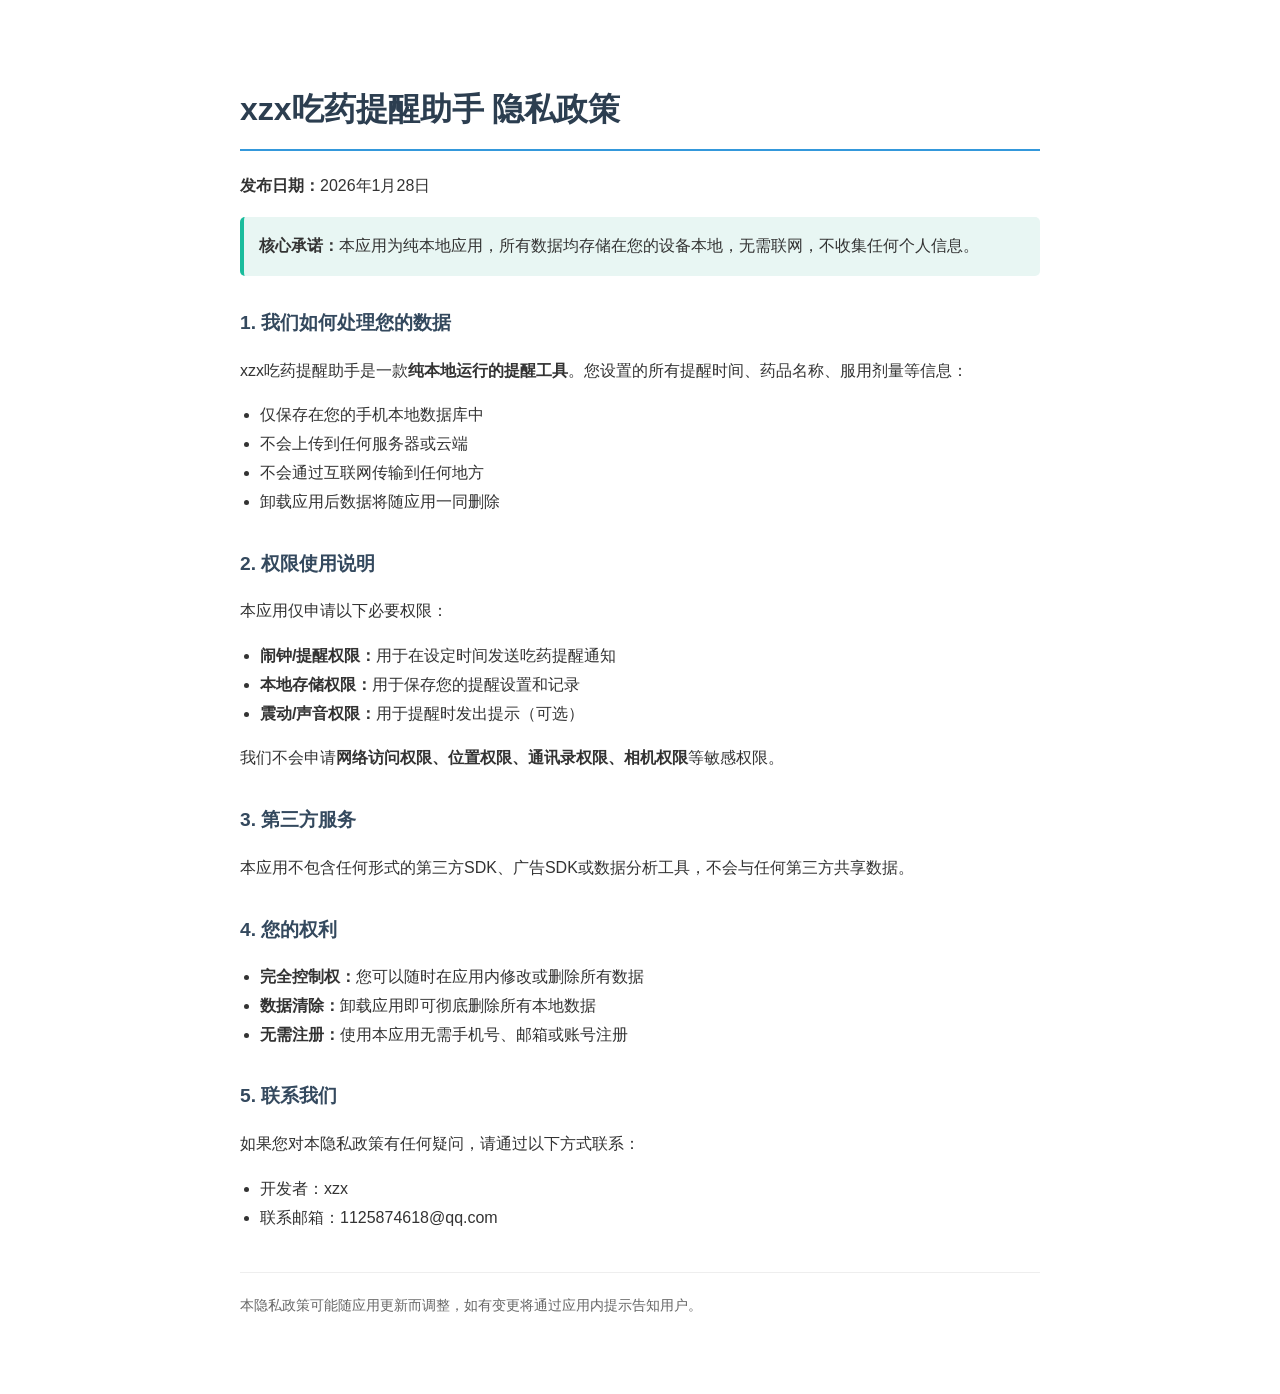
==== privacy.html @ 9bf51787 "Create privacy.html" ====
<!DOCTYPE html>
<html lang="zh-CN">
<head>
    <meta charset="UTF-8">
    <meta name="viewport" content="width=device-width, initial-scale=1.0">
    <title>xzx吃药提醒助手 - 隐私政策</title>
    <style>
        body { 
            max-width: 800px; 
            margin: 40px auto; 
            padding: 20px; 
            line-height: 1.8; 
            font-family: -apple-system, BlinkMacSystemFont, "Segoe UI", Roboto, sans-serif;
            color: #333;
        }
        h1 { color: #2c3e50; border-bottom: 2px solid #3498db; padding-bottom: 10px; }
        h2 { color: #34495e; margin-top: 30px; font-size: 1.2em; }
        .highlight { background: #e8f6f3; padding: 15px; border-radius: 5px; border-left: 4px solid #1abc9c; }
        ul { padding-left: 20px; }
    </style>
</head>
<body>
    <h1>xzx吃药提醒助手 隐私政策</h1>
    <p><strong>发布日期：</strong>2026年1月28日</p>
    
    <div class="highlight">
        <strong>核心承诺：</strong>本应用为纯本地应用，所有数据均存储在您的设备本地，无需联网，不收集任何个人信息。
    </div>

    <h2>1. 我们如何处理您的数据</h2>
    <p>xzx吃药提醒助手是一款<strong>纯本地运行的提醒工具</strong>。您设置的所有提醒时间、药品名称、服用剂量等信息：</p>
    <ul>
        <li>仅保存在您的手机本地数据库中</li>
        <li>不会上传到任何服务器或云端</li>
        <li>不会通过互联网传输到任何地方</li>
        <li>卸载应用后数据将随应用一同删除</li>
    </ul>

    <h2>2. 权限使用说明</h2>
    <p>本应用仅申请以下必要权限：</p>
    <ul>
        <li><strong>闹钟/提醒权限：</strong>用于在设定时间发送吃药提醒通知</li>
        <li><strong>本地存储权限：</strong>用于保存您的提醒设置和记录</li>
        <li><strong>震动/声音权限：</strong>用于提醒时发出提示（可选）</li>
    </ul>
    <p>我们不会申请<strong>网络访问权限、位置权限、通讯录权限、相机权限</strong>等敏感权限。</p>

    <h2>3. 第三方服务</h2>
    <p>本应用不包含任何形式的第三方SDK、广告SDK或数据分析工具，不会与任何第三方共享数据。</p>

    <h2>4. 您的权利</h2>
    <ul>
        <li><strong>完全控制权：</strong>您可以随时在应用内修改或删除所有数据</li>
        <li><strong>数据清除：</strong>卸载应用即可彻底删除所有本地数据</li>
        <li><strong>无需注册：</strong>使用本应用无需手机号、邮箱或账号注册</li>
    </ul>

    <h2>5. 联系我们</h2>
    <p>如果您对本隐私政策有任何疑问，请通过以下方式联系：</p>
    <ul>
        <li>开发者：xzx</li>
        <li>联系邮箱：1125874618@qq.com</li>
    </ul>
    
    <p style="margin-top: 40px; padding-top: 20px; border-top: 1px solid #eee; color: #666; font-size: 0.9em;">
        本隐私政策可能随应用更新而调整，如有变更将通过应用内提示告知用户。
    </p>
</body>
</html>
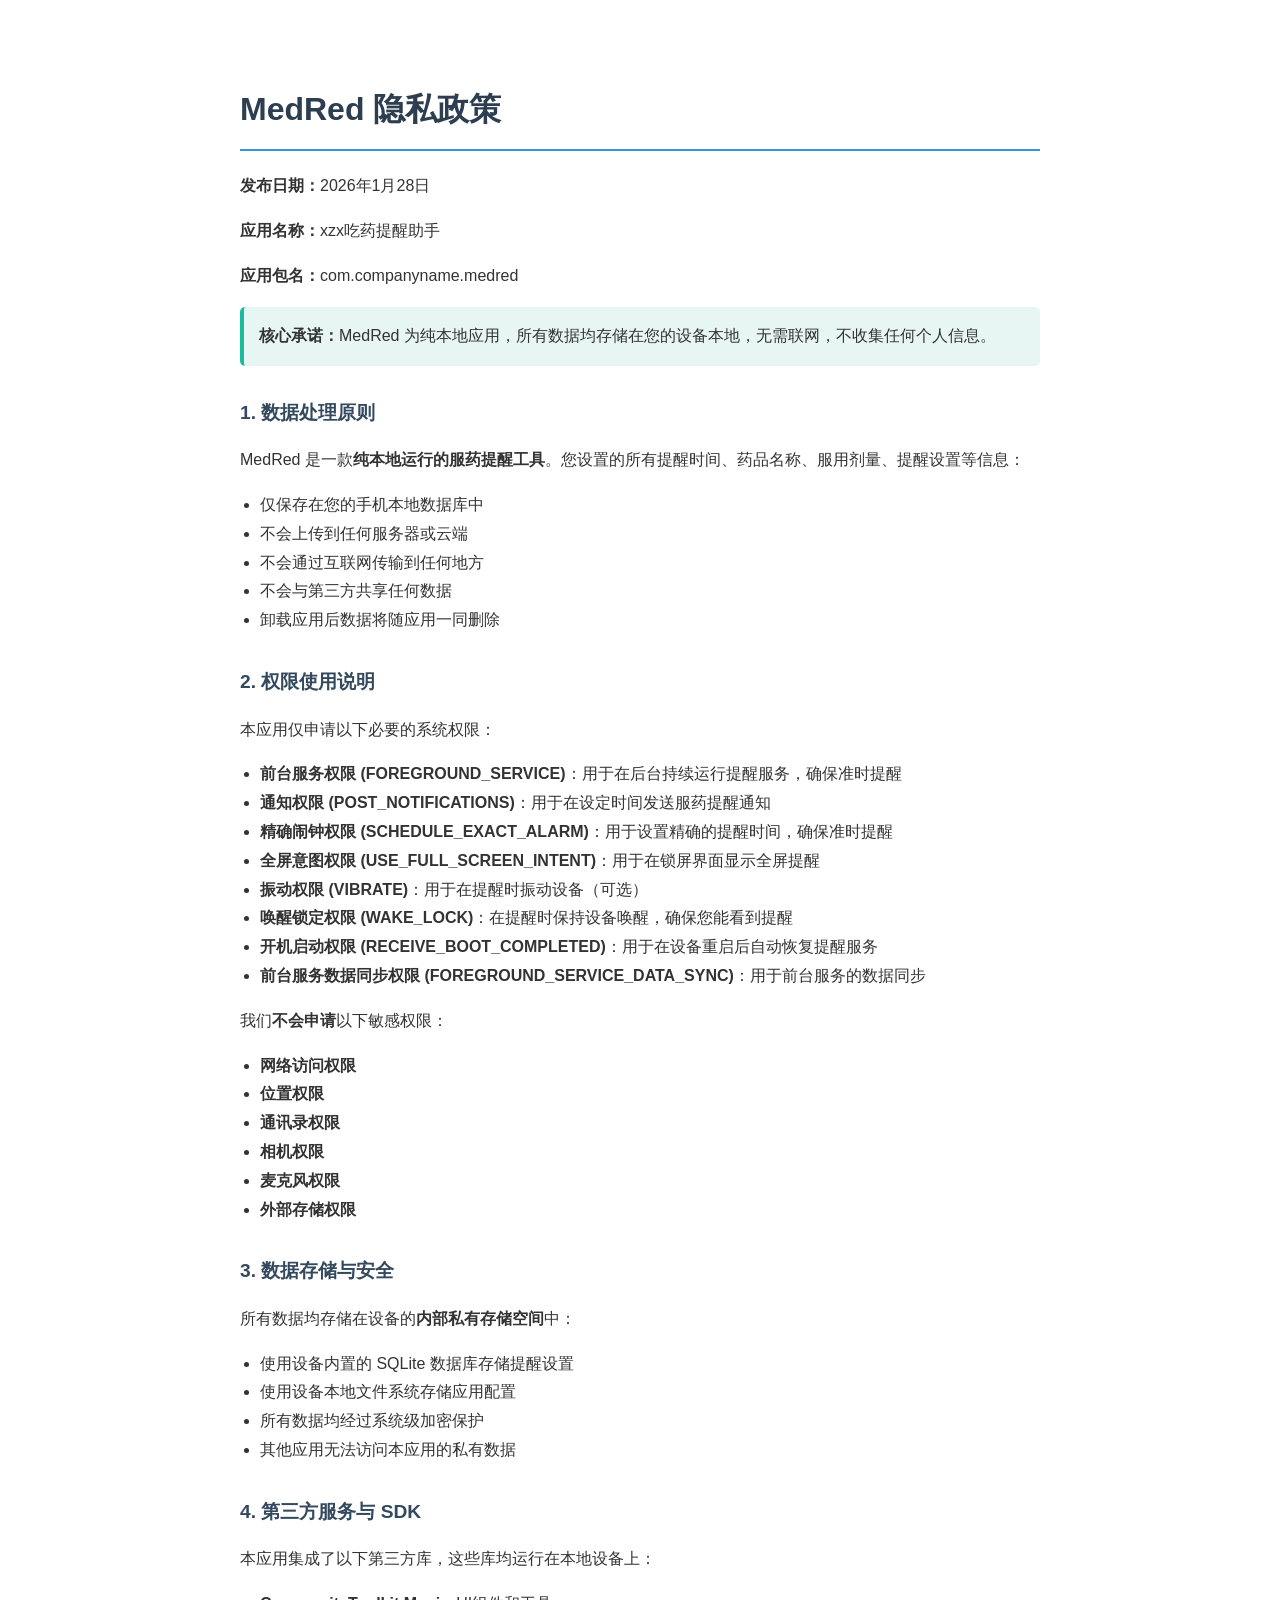
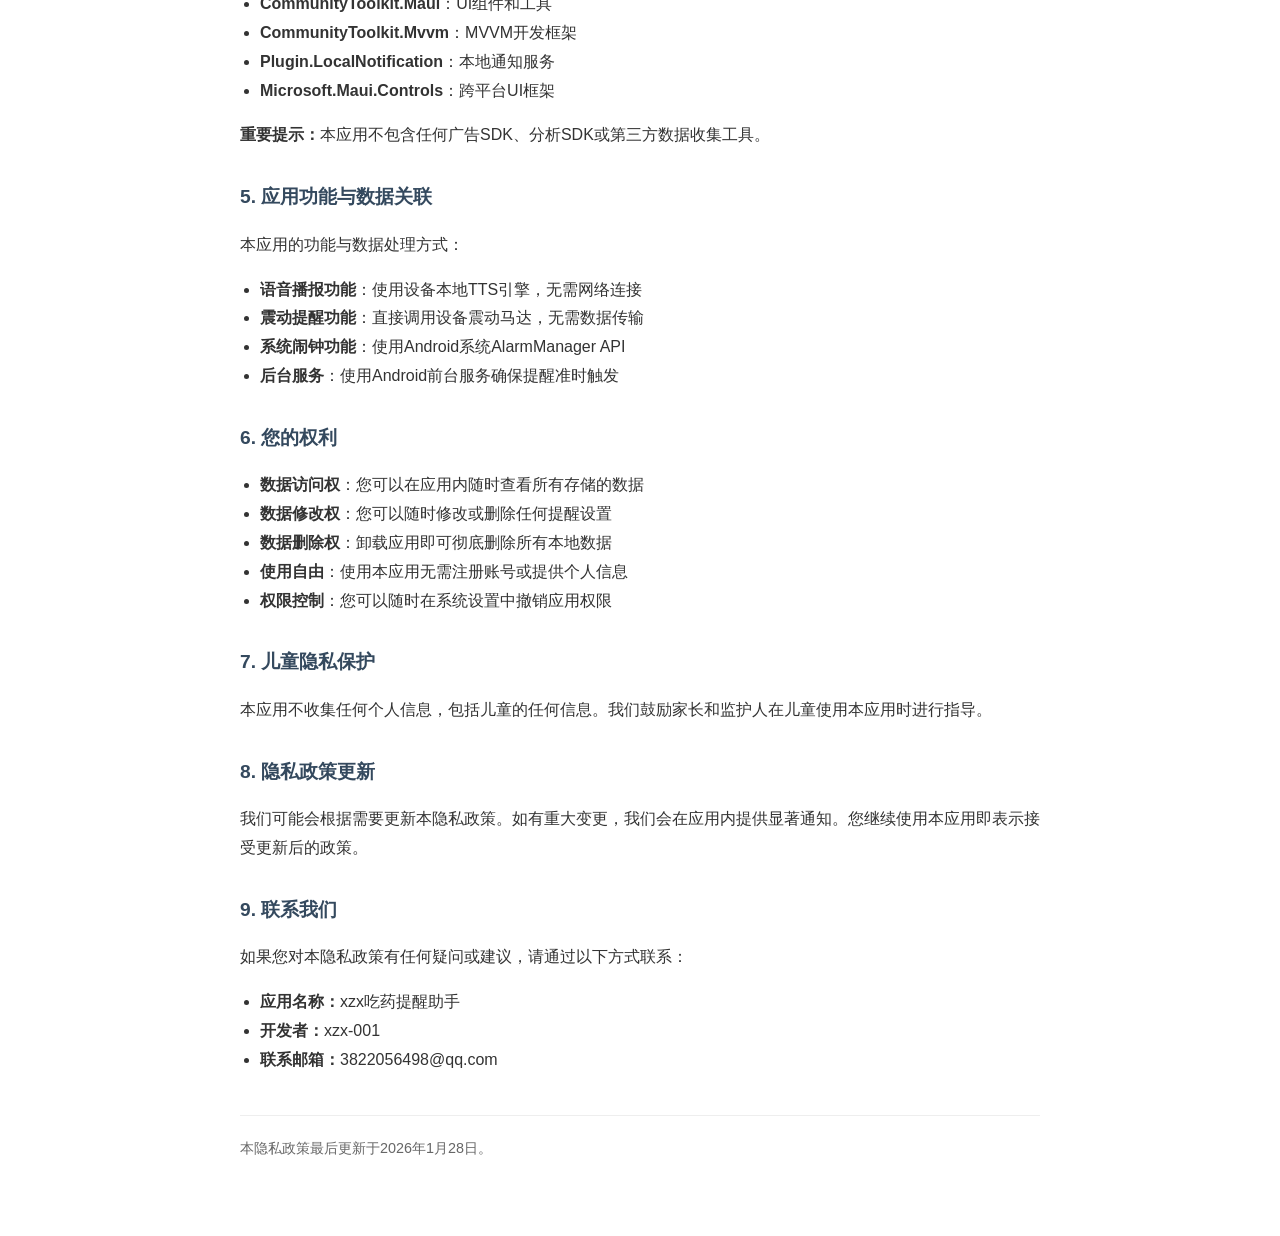
==== commit 066dd0ef: "修复" ====
--- a/privacy.html
+++ b/privacy.html
@@ -3,67 +3,136 @@
 <head>
     <meta charset="UTF-8">
     <meta name="viewport" content="width=device-width, initial-scale=1.0">
-    <title>xzx吃药提醒助手 - 隐私政策</title>
+    <title>MedRed 隐私政策</title>
     <style>
-        body { 
-            max-width: 800px; 
-            margin: 40px auto; 
-            padding: 20px; 
-            line-height: 1.8; 
+        body {
+            max-width: 800px;
+            margin: 40px auto;
+            padding: 20px;
+            line-height: 1.8;
             font-family: -apple-system, BlinkMacSystemFont, "Segoe UI", Roboto, sans-serif;
             color: #333;
         }
-        h1 { color: #2c3e50; border-bottom: 2px solid #3498db; padding-bottom: 10px; }
-        h2 { color: #34495e; margin-top: 30px; font-size: 1.2em; }
-        .highlight { background: #e8f6f3; padding: 15px; border-radius: 5px; border-left: 4px solid #1abc9c; }
-        ul { padding-left: 20px; }
+
+        h1 {
+            color: #2c3e50;
+            border-bottom: 2px solid #3498db;
+            padding-bottom: 10px;
+        }
+
+        h2 {
+            color: #34495e;
+            margin-top: 30px;
+            font-size: 1.2em;
+        }
+
+        .highlight {
+            background: #e8f6f3;
+            padding: 15px;
+            border-radius: 5px;
+            border-left: 4px solid #1abc9c;
+        }
+
+        ul {
+            padding-left: 20px;
+        }
     </style>
 </head>
 <body>
-    <h1>xzx吃药提醒助手 隐私政策</h1>
+    <h1>MedRed 隐私政策</h1>
     <p><strong>发布日期：</strong>2026年1月28日</p>
-    
+    <p><strong>应用名称：</strong>xzx吃药提醒助手</p>
+    <p><strong>应用包名：</strong>com.companyname.medred</p>
+
     <div class="highlight">
-        <strong>核心承诺：</strong>本应用为纯本地应用，所有数据均存储在您的设备本地，无需联网，不收集任何个人信息。
+        <strong>核心承诺：</strong>MedRed 为纯本地应用，所有数据均存储在您的设备本地，无需联网，不收集任何个人信息。
     </div>
 
-    <h2>1. 我们如何处理您的数据</h2>
-    <p>xzx吃药提醒助手是一款<strong>纯本地运行的提醒工具</strong>。您设置的所有提醒时间、药品名称、服用剂量等信息：</p>
+    <h2>1. 数据处理原则</h2>
+    <p>MedRed 是一款<strong>纯本地运行的服药提醒工具</strong>。您设置的所有提醒时间、药品名称、服用剂量、提醒设置等信息：</p>
     <ul>
         <li>仅保存在您的手机本地数据库中</li>
         <li>不会上传到任何服务器或云端</li>
         <li>不会通过互联网传输到任何地方</li>
+        <li>不会与第三方共享任何数据</li>
         <li>卸载应用后数据将随应用一同删除</li>
     </ul>
 
     <h2>2. 权限使用说明</h2>
-    <p>本应用仅申请以下必要权限：</p>
+    <p>本应用仅申请以下必要的系统权限：</p>
     <ul>
-        <li><strong>闹钟/提醒权限：</strong>用于在设定时间发送吃药提醒通知</li>
-        <li><strong>本地存储权限：</strong>用于保存您的提醒设置和记录</li>
-        <li><strong>震动/声音权限：</strong>用于提醒时发出提示（可选）</li>
+        <li><strong>前台服务权限 (FOREGROUND_SERVICE)</strong>：用于在后台持续运行提醒服务，确保准时提醒</li>
+        <li><strong>通知权限 (POST_NOTIFICATIONS)</strong>：用于在设定时间发送服药提醒通知</li>
+        <li><strong>精确闹钟权限 (SCHEDULE_EXACT_ALARM)</strong>：用于设置精确的提醒时间，确保准时提醒</li>
+        <li><strong>全屏意图权限 (USE_FULL_SCREEN_INTENT)</strong>：用于在锁屏界面显示全屏提醒</li>
+        <li><strong>振动权限 (VIBRATE)</strong>：用于在提醒时振动设备（可选）</li>
+        <li><strong>唤醒锁定权限 (WAKE_LOCK)</strong>：在提醒时保持设备唤醒，确保您能看到提醒</li>
+        <li><strong>开机启动权限 (RECEIVE_BOOT_COMPLETED)</strong>：用于在设备重启后自动恢复提醒服务</li>
+        <li><strong>前台服务数据同步权限 (FOREGROUND_SERVICE_DATA_SYNC)</strong>：用于前台服务的数据同步</li>
     </ul>
-    <p>我们不会申请<strong>网络访问权限、位置权限、通讯录权限、相机权限</strong>等敏感权限。</p>
-
-    <h2>3. 第三方服务</h2>
-    <p>本应用不包含任何形式的第三方SDK、广告SDK或数据分析工具，不会与任何第三方共享数据。</p>
-
-    <h2>4. 您的权利</h2>
+    <p>我们<strong>不会申请</strong>以下敏感权限：</p>
     <ul>
-        <li><strong>完全控制权：</strong>您可以随时在应用内修改或删除所有数据</li>
-        <li><strong>数据清除：</strong>卸载应用即可彻底删除所有本地数据</li>
-        <li><strong>无需注册：</strong>使用本应用无需手机号、邮箱或账号注册</li>
+        <li><strong>网络访问权限</strong></li>
+        <li><strong>位置权限</strong></li>
+        <li><strong>通讯录权限</strong></li>
+        <li><strong>相机权限</strong></li>
+        <li><strong>麦克风权限</strong></li>
+        <li><strong>外部存储权限</strong></li>
     </ul>
 
-    <h2>5. 联系我们</h2>
-    <p>如果您对本隐私政策有任何疑问，请通过以下方式联系：</p>
+    <h2>3. 数据存储与安全</h2>
+    <p>所有数据均存储在设备的<strong>内部私有存储空间</strong>中：</p>
     <ul>
-        <li>开发者：xzx</li>
-        <li>联系邮箱：1125874618@qq.com</li>
+        <li>使用设备内置的 SQLite 数据库存储提醒设置</li>
+        <li>使用设备本地文件系统存储应用配置</li>
+        <li>所有数据均经过系统级加密保护</li>
+        <li>其他应用无法访问本应用的私有数据</li>
     </ul>
-    
+
+    <h2>4. 第三方服务与 SDK</h2>
+    <p>本应用集成了以下第三方库，这些库均运行在本地设备上：</p>
+    <ul>
+        <li><strong>CommunityToolkit.Maui</strong>：UI组件和工具</li>
+        <li><strong>CommunityToolkit.Mvvm</strong>：MVVM开发框架</li>
+        <li><strong>Plugin.LocalNotification</strong>：本地通知服务</li>
+        <li><strong>Microsoft.Maui.Controls</strong>：跨平台UI框架</li>
+    </ul>
+    <p><strong>重要提示：</strong>本应用不包含任何广告SDK、分析SDK或第三方数据收集工具。</p>
+
+    <h2>5. 应用功能与数据关联</h2>
+    <p>本应用的功能与数据处理方式：</p>
+    <ul>
+        <li><strong>语音播报功能</strong>：使用设备本地TTS引擎，无需网络连接</li>
+        <li><strong>震动提醒功能</strong>：直接调用设备震动马达，无需数据传输</li>
+        <li><strong>系统闹钟功能</strong>：使用Android系统AlarmManager API</li>
+        <li><strong>后台服务</strong>：使用Android前台服务确保提醒准时触发</li>
+    </ul>
+
+    <h2>6. 您的权利</h2>
+    <ul>
+        <li><strong>数据访问权</strong>：您可以在应用内随时查看所有存储的数据</li>
+        <li><strong>数据修改权</strong>：您可以随时修改或删除任何提醒设置</li>
+        <li><strong>数据删除权</strong>：卸载应用即可彻底删除所有本地数据</li>
+        <li><strong>使用自由</strong>：使用本应用无需注册账号或提供个人信息</li>
+        <li><strong>权限控制</strong>：您可以随时在系统设置中撤销应用权限</li>
+    </ul>
+
+    <h2>7. 儿童隐私保护</h2>
+    <p>本应用不收集任何个人信息，包括儿童的任何信息。我们鼓励家长和监护人在儿童使用本应用时进行指导。</p>
+
+    <h2>8. 隐私政策更新</h2>
+    <p>我们可能会根据需要更新本隐私政策。如有重大变更，我们会在应用内提供显著通知。您继续使用本应用即表示接受更新后的政策。</p>
+
+    <h2>9. 联系我们</h2>
+    <p>如果您对本隐私政策有任何疑问或建议，请通过以下方式联系：</p>
+    <ul>
+        <li><strong>应用名称：</strong>xzx吃药提醒助手</li>
+        <li><strong>开发者：</strong>xzx-001</li>
+        <li><strong>联系邮箱：</strong>3822056498@qq.com</li>
+    </ul>
+
     <p style="margin-top: 40px; padding-top: 20px; border-top: 1px solid #eee; color: #666; font-size: 0.9em;">
-        本隐私政策可能随应用更新而调整，如有变更将通过应用内提示告知用户。
+        本隐私政策最后更新于2026年1月28日。
     </p>
 </body>
-</html>
+</html>
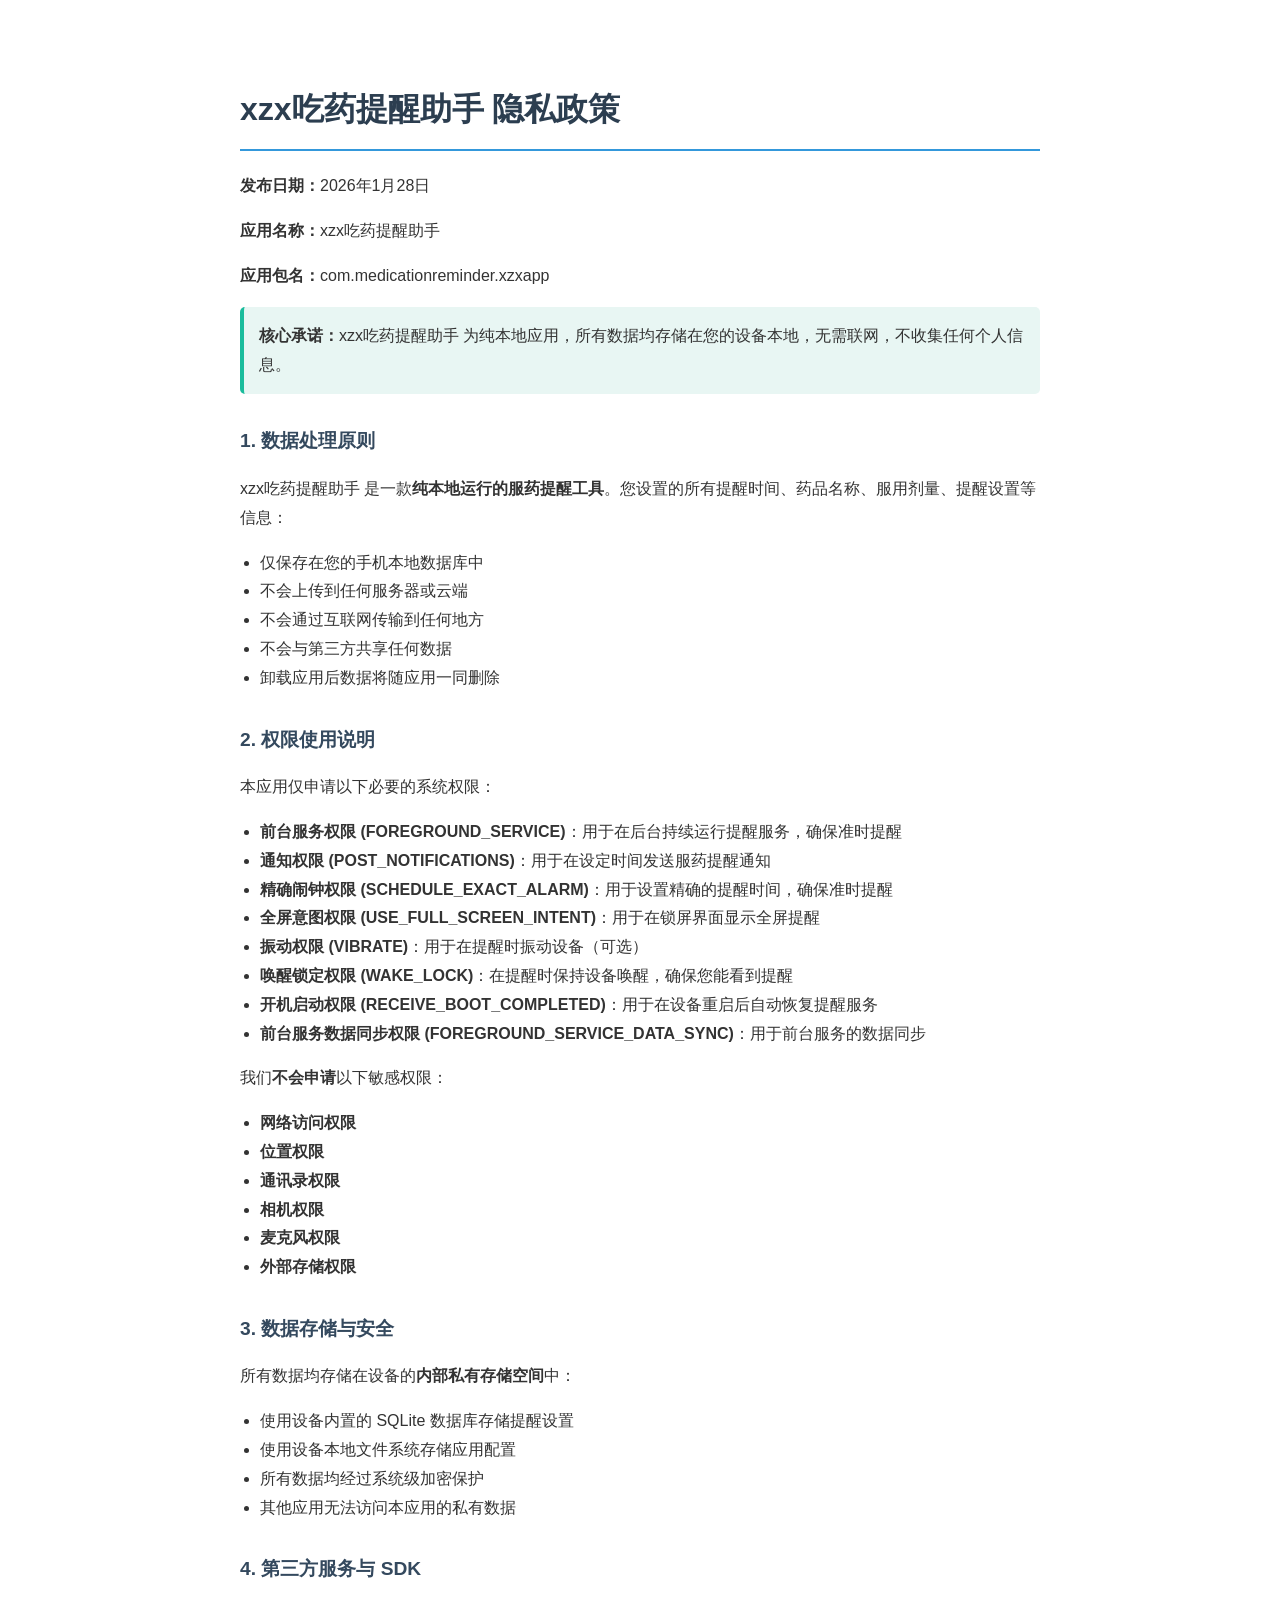
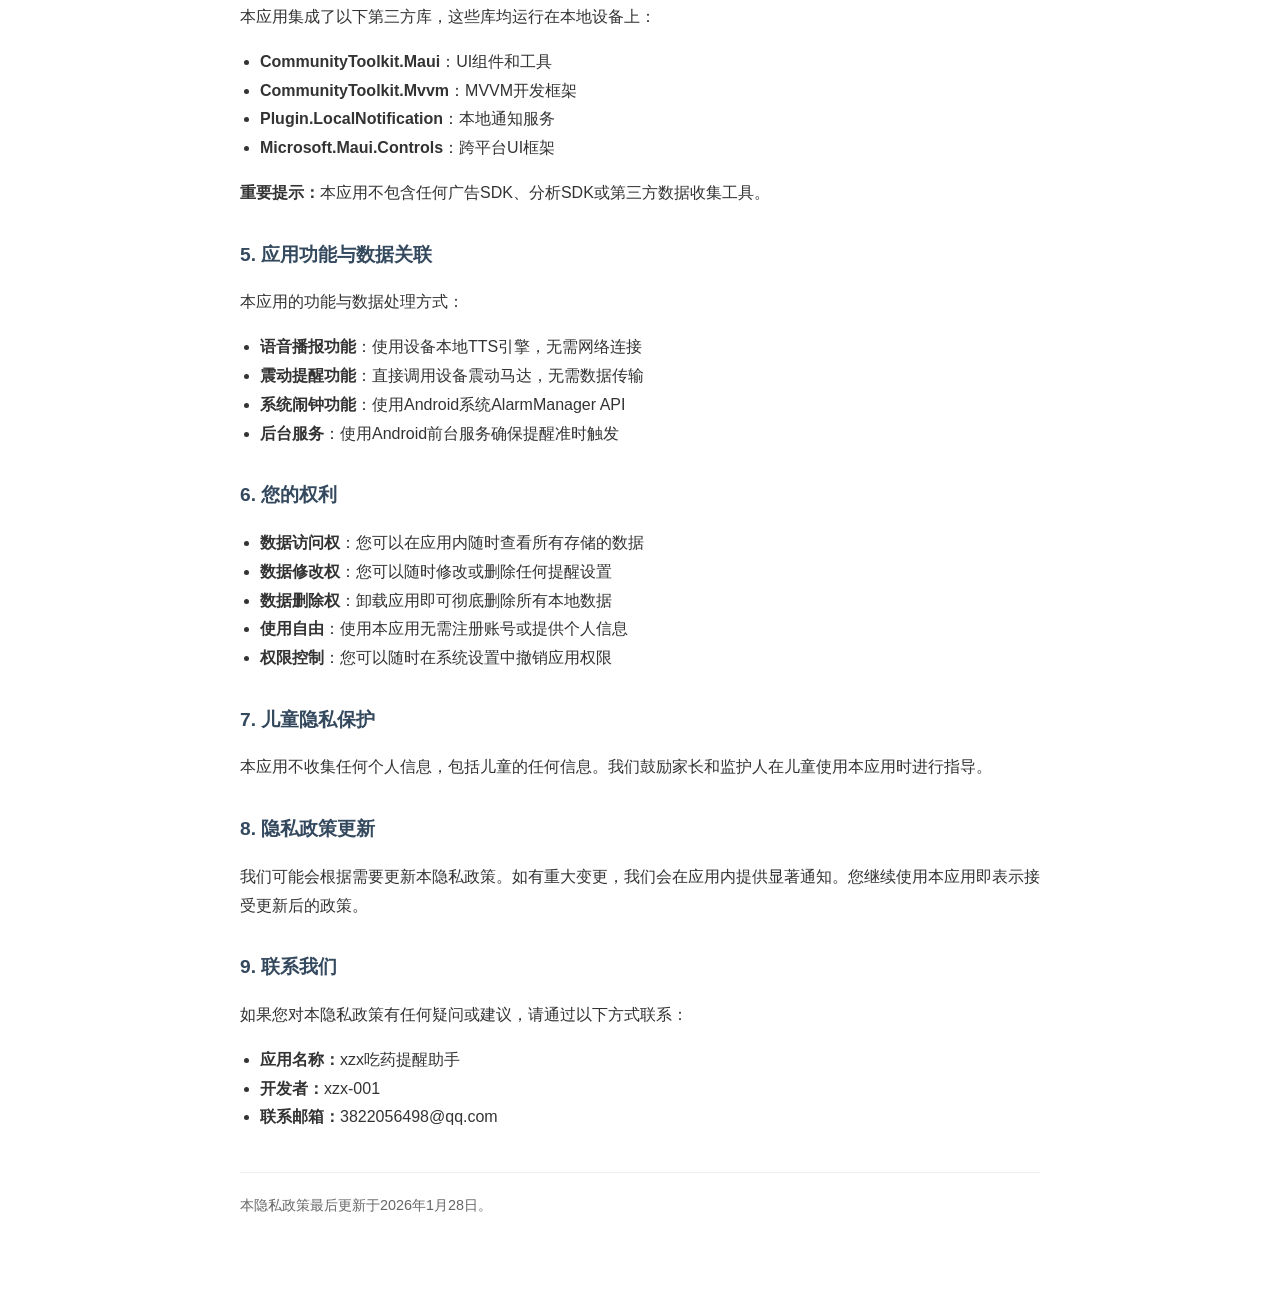
==== commit 80f03649: "修复并增加一些有趣的东西" ====
--- a/privacy.html
+++ b/privacy.html
@@ -3,7 +3,7 @@
 <head>
     <meta charset="UTF-8">
     <meta name="viewport" content="width=device-width, initial-scale=1.0">
-    <title>MedRed 隐私政策</title>
+    <title>xzx吃药提醒助手  隐私政策</title>
     <style>
         body {
             max-width: 800px;
@@ -39,17 +39,17 @@
     </style>
 </head>
 <body>
-    <h1>MedRed 隐私政策</h1>
+    <h1>xzx吃药提醒助手 隐私政策</h1>
     <p><strong>发布日期：</strong>2026年1月28日</p>
     <p><strong>应用名称：</strong>xzx吃药提醒助手</p>
-    <p><strong>应用包名：</strong>com.companyname.medred</p>
+    <p><strong>应用包名：</strong>com.medicationreminder.xzxapp</p>
 
     <div class="highlight">
-        <strong>核心承诺：</strong>MedRed 为纯本地应用，所有数据均存储在您的设备本地，无需联网，不收集任何个人信息。
+        <strong>核心承诺：</strong>xzx吃药提醒助手 为纯本地应用，所有数据均存储在您的设备本地，无需联网，不收集任何个人信息。
     </div>
 
     <h2>1. 数据处理原则</h2>
-    <p>MedRed 是一款<strong>纯本地运行的服药提醒工具</strong>。您设置的所有提醒时间、药品名称、服用剂量、提醒设置等信息：</p>
+    <p>xzx吃药提醒助手 是一款<strong>纯本地运行的服药提醒工具</strong>。您设置的所有提醒时间、药品名称、服用剂量、提醒设置等信息：</p>
     <ul>
         <li>仅保存在您的手机本地数据库中</li>
         <li>不会上传到任何服务器或云端</li>
